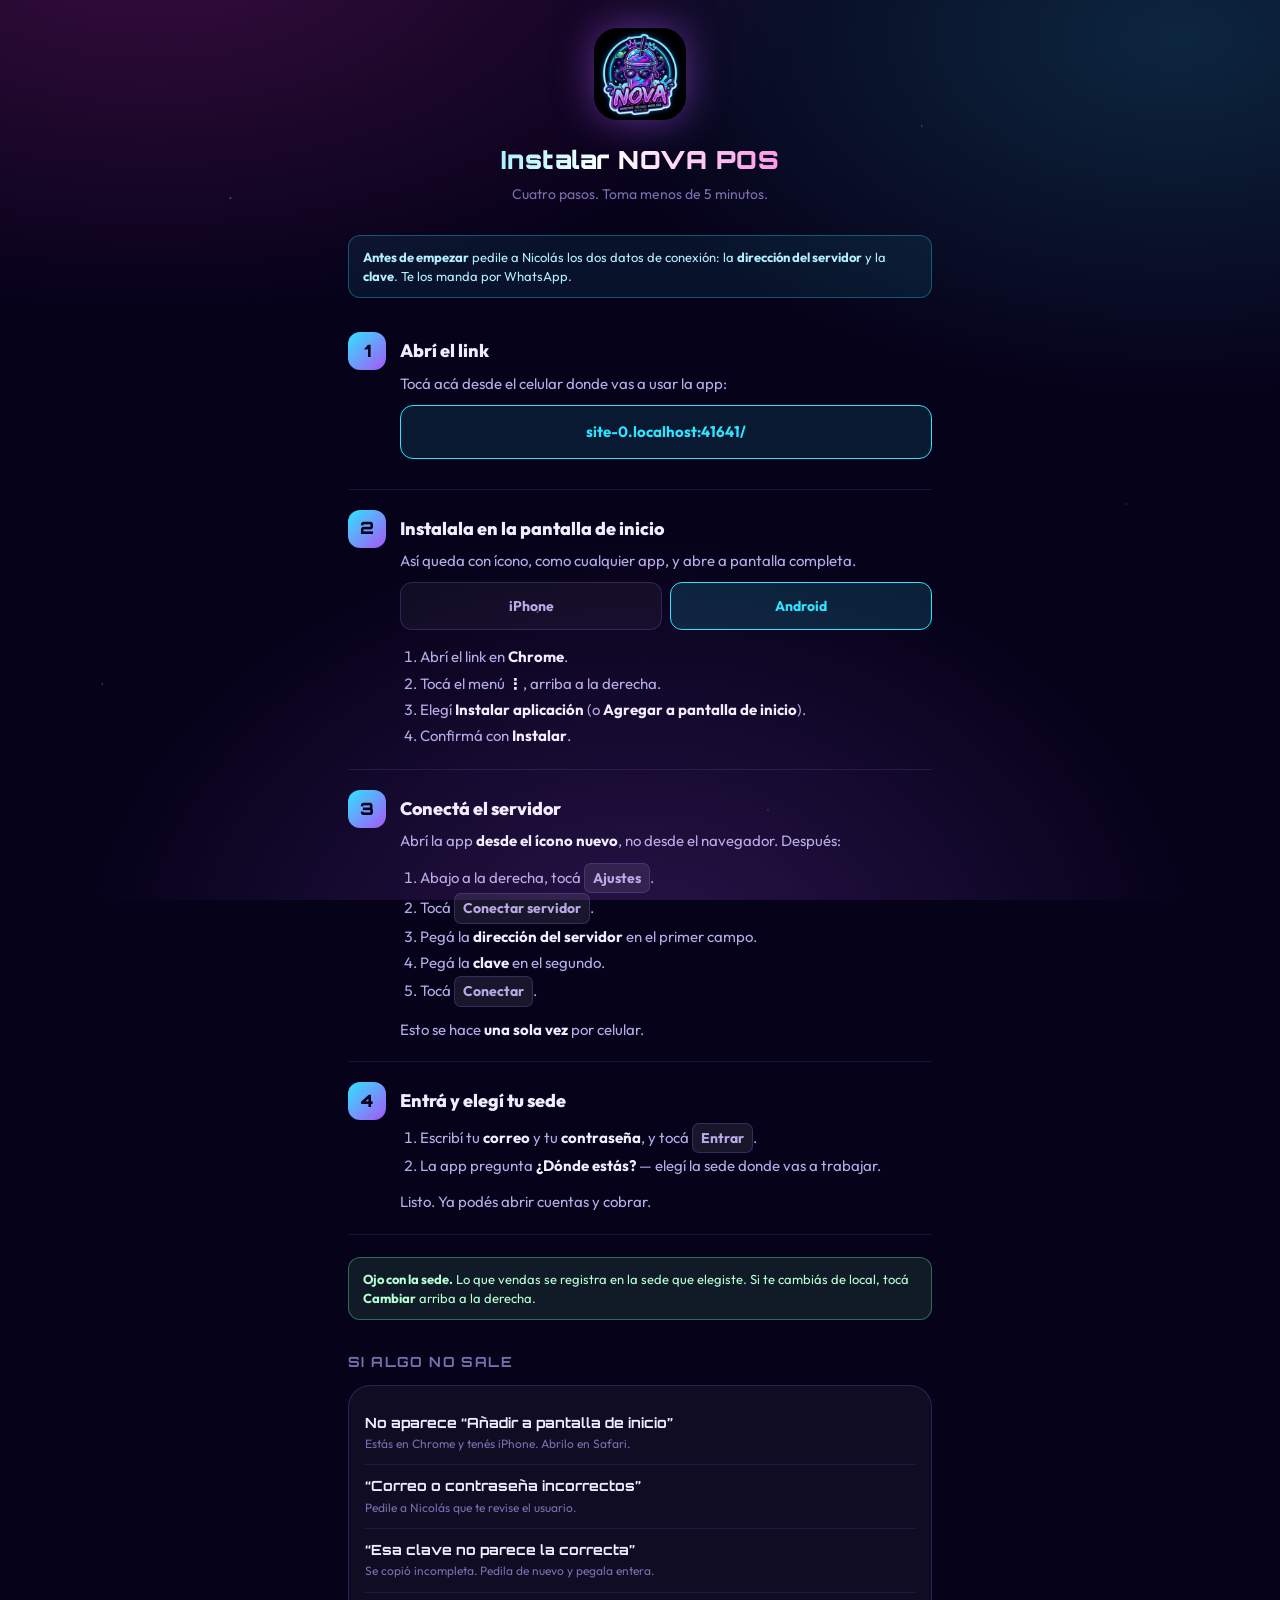
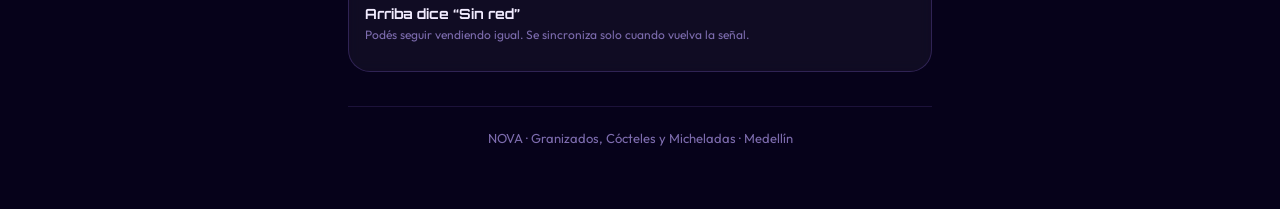
==== guia.html @ fce22f92 "Guia de instalacion como pagina, para mandarla por WhatsApp Explicar la instalacion por chat se pier" ====
<!DOCTYPE html>
<html lang="es-CO">
<head>
<meta charset="utf-8">
<meta name="viewport" content="width=device-width, initial-scale=1, viewport-fit=cover">
<title>Cómo instalar NOVA POS</title>
<meta name="description" content="Guía para instalar la app de NOVA en el celular y entrar con tu usuario.">
<meta name="theme-color" content="#06021a">
<link rel="apple-touch-icon" href="assets/apple-touch-icon.png">
<link rel="icon" href="assets/icon-192.png">

<link rel="preconnect" href="https://fonts.googleapis.com">
<link rel="preconnect" href="https://fonts.gstatic.com" crossorigin>
<link rel="stylesheet" href="https://fonts.googleapis.com/css2?family=Orbitron:wght@700;800;900&family=Outfit:wght@400;600;700;800&display=swap">
<link rel="stylesheet" href="css/style.css">

<style>
  /* La guía se lee de corrido, no es una app: cabe en una hoja larga. */
  .guia {
    position: relative;
    z-index: 1;
    max-width: 620px;
    margin: 0 auto;
    padding: 28px 18px calc(48px + env(safe-area-inset-bottom, 0px));
  }

  .guia__top { text-align: center; margin-bottom: 30px; }

  .guia__top img {
    width: 92px; height: 92px;
    border-radius: 24px;
    box-shadow: 0 0 38px rgba(168, 85, 247, .5);
  }

  .guia__top h1 {
    font-family: var(--display);
    font-size: 25px;
    font-weight: 900;
    letter-spacing: .5px;
    margin: 16px 0 6px;
    background: linear-gradient(95deg, var(--cyan), #fff 45%, var(--magenta));
    -webkit-background-clip: text;
    background-clip: text;
    color: transparent;
  }

  .guia__top p { color: var(--texto-3); font-size: 14px; margin: 0; }

  .paso {
    display: flex;
    gap: 14px;
    padding: 20px 0;
    border-bottom: 1px solid rgba(160, 120, 255, .14);
  }

  .paso:last-of-type { border-bottom: 0; }

  .paso__n {
    flex: none;
    width: 38px; height: 38px;
    border-radius: 12px;
    display: grid;
    place-items: center;
    font-family: var(--display);
    font-weight: 900;
    font-size: 17px;
    color: #0a0320;
    background: linear-gradient(135deg, var(--cyan), var(--violeta));
  }

  .paso__cuerpo { flex: 1; min-width: 0; }

  .paso h2 {
    font-size: 18px;
    font-weight: 800;
    margin: 6px 0 8px;
  }

  .paso p { margin: 0 0 10px; color: var(--texto-2); font-size: 15px; line-height: 1.5; }
  .paso p:last-child { margin-bottom: 0; }
  .paso b { color: var(--texto); }

  .enlace-app {
    display: block;
    text-align: center;
    padding: 15px;
    margin: 4px 0 10px;
    border-radius: 13px;
    border: 1px solid var(--cyan);
    background: rgba(47, 228, 255, .1);
    color: var(--cyan);
    font-weight: 700;
    font-size: 15px;
    text-decoration: none;
    word-break: break-all;
  }

  /* Cada celular tiene su camino: mostrar los dos a la vez confunde. */
  .tabs { display: flex; gap: 8px; margin-bottom: 14px; }

  .tabs button {
    flex: 1;
    min-height: 48px;   /* que el pulgar no falle al elegir su celular */
    padding: 12px;
    border-radius: 12px;
    border: 1px solid var(--linea);
    background: var(--panel);
    color: var(--texto-2);
    font-size: 14px;
    font-weight: 700;
    cursor: pointer;
  }

  .tabs button[aria-selected="true"] {
    border-color: var(--cyan);
    background: rgba(47, 228, 255, .14);
    color: var(--cyan);
  }

  [role="tabpanel"][hidden] { display: none; }

  ol.pasos-chicos { margin: 0; padding-left: 20px; color: var(--texto-2); font-size: 15px; line-height: 1.75; }
  ol.pasos-chicos b { color: var(--texto); }

  .clave {
    display: inline-block;
    padding: 2px 8px;
    border-radius: 7px;
    background: rgba(255, 255, 255, .08);
    border: 1px solid var(--linea);
    font-size: 14px;
    font-weight: 700;
  }

  .pie {
    text-align: center;
    margin-top: 34px;
    padding-top: 22px;
    border-top: 1px solid rgba(160, 120, 255, .14);
    color: var(--texto-3);
    font-size: 13px;
  }
</style>
</head>
<body>

<div class="guia">

  <div class="guia__top">
    <img src="assets/logo.jpg" alt="NOVA">
    <h1>Instalar NOVA POS</h1>
    <p>Cuatro pasos. Toma menos de 5 minutos.</p>
  </div>

  <div class="aviso aviso--info">
    <b>Antes de empezar</b> pedile a Nicolás los dos datos de conexión: la
    <b>dirección del servidor</b> y la <b>clave</b>. Te los manda por WhatsApp.
  </div>

  <!-- 1 -->
  <div class="paso">
    <div class="paso__n">1</div>
    <div class="paso__cuerpo">
      <h2>Abrí el link</h2>
      <p>Tocá acá desde el celular donde vas a usar la app:</p>
      <a class="enlace-app" id="linkApp" href="./">Abrir NOVA POS</a>
      <p id="avisoNavegador"></p>
    </div>
  </div>

  <!-- 2 -->
  <div class="paso">
    <div class="paso__n">2</div>
    <div class="paso__cuerpo">
      <h2>Instalala en la pantalla de inicio</h2>
      <p>Así queda con ícono, como cualquier app, y abre a pantalla completa.</p>

      <div class="tabs" role="tablist">
        <button role="tab" id="tab-ios" aria-controls="p-ios" aria-selected="true">iPhone</button>
        <button role="tab" id="tab-android" aria-controls="p-android" aria-selected="false">Android</button>
      </div>

      <div role="tabpanel" id="p-ios" aria-labelledby="tab-ios">
        <ol class="pasos-chicos">
          <li>Abrí el link en <b>Safari</b> (la brújula azul). En iPhone no funciona desde Chrome.</li>
          <li>Tocá el botón <b>Compartir</b> — el cuadrito con la flecha hacia arriba, abajo al centro.</li>
          <li><b>Deslizá hacia arriba</b> dentro de esa lista hasta encontrar
              <b>Añadir a pantalla de inicio</b>.</li>
          <li>Si aparece <b>Abrir como app web</b>, dejalo <b>activado</b>.</li>
          <li>Tocá <b>Añadir</b>, arriba a la derecha.</li>
        </ol>
      </div>

      <div role="tabpanel" id="p-android" aria-labelledby="tab-android" hidden>
        <ol class="pasos-chicos">
          <li>Abrí el link en <b>Chrome</b>.</li>
          <li>Tocá el menú <b>⋮</b>, arriba a la derecha.</li>
          <li>Elegí <b>Instalar aplicación</b> (o <b>Agregar a pantalla de inicio</b>).</li>
          <li>Confirmá con <b>Instalar</b>.</li>
        </ol>
      </div>
    </div>
  </div>

  <!-- 3 -->
  <div class="paso">
    <div class="paso__n">3</div>
    <div class="paso__cuerpo">
      <h2>Conectá el servidor</h2>
      <p>Abrí la app <b>desde el ícono nuevo</b>, no desde el navegador. Después:</p>
      <ol class="pasos-chicos">
        <li>Abajo a la derecha, tocá <span class="clave">Ajustes</span>.</li>
        <li>Tocá <span class="clave">Conectar servidor</span>.</li>
        <li>Pegá la <b>dirección del servidor</b> en el primer campo.</li>
        <li>Pegá la <b>clave</b> en el segundo.</li>
        <li>Tocá <span class="clave">Conectar</span>.</li>
      </ol>
      <p style="margin-top:12px">Esto se hace <b>una sola vez</b> por celular.</p>
    </div>
  </div>

  <!-- 4 -->
  <div class="paso">
    <div class="paso__n">4</div>
    <div class="paso__cuerpo">
      <h2>Entrá y elegí tu sede</h2>
      <ol class="pasos-chicos">
        <li>Escribí tu <b>correo</b> y tu <b>contraseña</b>, y tocá <span class="clave">Entrar</span>.</li>
        <li>La app pregunta <b>¿Dónde estás?</b> — elegí la sede donde vas a trabajar.</li>
      </ol>
      <p style="margin-top:12px">Listo. Ya podés abrir cuentas y cobrar.</p>
    </div>
  </div>

  <div class="aviso aviso--ok" style="margin-top:22px">
    <b>Ojo con la sede.</b> Lo que vendas se registra en la sede que elegiste.
    Si te cambiás de local, tocá <b>Cambiar</b> arriba a la derecha.
  </div>

  <h2 style="font-family:var(--display);font-size:14px;letter-spacing:1.4px;text-transform:uppercase;color:var(--texto-3);margin:32px 0 12px">
    Si algo no sale
  </h2>

  <div class="tarjeta">
    <ul class="lista-simple">
      <li><span><b>No aparece “Añadir a pantalla de inicio”</b><br>
        <span class="chico">Estás en Chrome y tenés iPhone. Abrilo en Safari.</span></span></li>
      <li><span><b>“Correo o contraseña incorrectos”</b><br>
        <span class="chico">Pedile a Nicolás que te revise el usuario.</span></span></li>
      <li><span><b>“Esa clave no parece la correcta”</b><br>
        <span class="chico">Se copió incompleta. Pedila de nuevo y pegala entera.</span></span></li>
      <li><span><b>Arriba dice “Sin red”</b><br>
        <span class="chico">Podés seguir vendiendo igual. Se sincroniza solo cuando vuelva la señal.</span></span></li>
    </ul>
  </div>

  <p class="pie">NOVA · Granizados, Cócteles y Micheladas · Medellín</p>
</div>

<script>
  // El link a la app sale de la ubicación de esta guía, así sigue sirviendo
  // aunque la app cambie de dirección algún día.
  var linkApp = document.getElementById('linkApp');
  linkApp.href = location.href.replace(/guia\.html.*$/, '');
  linkApp.textContent = linkApp.href.replace(/^https?:\/\//, '');

  // Se muestra primero la pestaña del celular que está leyendo la guía.
  var esIOS = /iPad|iPhone|iPod/.test(navigator.userAgent)
           || (navigator.platform === 'MacIntel' && navigator.maxTouchPoints > 1);

  var tabs = [
    { boton: document.getElementById('tab-ios'),     panel: document.getElementById('p-ios') },
    { boton: document.getElementById('tab-android'), panel: document.getElementById('p-android') }
  ];

  function mostrar(indice) {
    tabs.forEach(function (t, i) {
      var activa = i === indice;
      t.boton.setAttribute('aria-selected', activa ? 'true' : 'false');
      t.panel.hidden = !activa;
    });
  }

  tabs.forEach(function (t, i) { t.boton.onclick = function () { mostrar(i); }; });
  mostrar(esIOS ? 0 : 1);

  if (esIOS && !navigator.userAgent.includes('CriOS')) {
    document.getElementById('avisoNavegador').innerHTML =
      'Estás en Safari, que es lo correcto para iPhone.';
  } else if (navigator.userAgent.includes('CriOS')) {
    document.getElementById('avisoNavegador').innerHTML =
      '<b style="color:var(--ambar)">Estás en Chrome y tenés iPhone.</b> ' +
      'Copiá este link y abrilo en Safari, o no vas a poder instalarla.';
  }
</script>
</body>
</html>
---- css/style.css ----
/* NOVA POS — tema neón espacial, pensado para pulgar y para noche. */

:root {
  --bg:        #06021a;
  --bg-2:      #0d0630;
  --bg-3:      #150a3f;
  --panel:     rgba(255, 255, 255, .045);
  --panel-2:   rgba(255, 255, 255, .08);
  --linea:     rgba(160, 120, 255, .22);

  --cyan:      #2fe4ff;
  --magenta:   #ff3ad0;
  --violeta:   #a855f7;
  --lima:      #6bff9e;
  --ambar:     #ffcc4d;
  --rojo:      #ff4d6d;

  --texto:     #f2ecff;
  --texto-2:   #b9a9e6;
  --texto-3:   #7d6cae;

  --r:         16px;
  --r-lg:      22px;
  --sombra:    0 8px 32px rgba(0, 0, 0, .55);

  --fuente:    'Outfit', system-ui, -apple-system, 'Segoe UI', sans-serif;
  --display:   'Orbitron', var(--fuente);

  --nav-h:     68px;
  --safe-b:    env(safe-area-inset-bottom, 0px);
}

* { box-sizing: border-box; -webkit-tap-highlight-color: transparent; }

html, body {
  margin: 0;
  padding: 0;
  height: 100%;
  overscroll-behavior-y: none;
}

body {
  font-family: var(--fuente);
  color: var(--texto);
  background: var(--bg);
  background-image:
    radial-gradient(1100px 620px at 12% -8%,  rgba(255, 58, 208, .20), transparent 62%),
    radial-gradient(1000px 600px at 92% 4%,   rgba(47, 228, 255, .16), transparent 60%),
    radial-gradient(900px 700px at 50% 108%,  rgba(168, 85, 247, .22), transparent 62%);
  background-attachment: fixed;
  font-size: 16px;
  line-height: 1.45;
  -webkit-font-smoothing: antialiased;
}

/* Campo de estrellas sutil, sin costo de imagen. */
body::before {
  content: '';
  position: fixed;
  inset: 0;
  pointer-events: none;
  z-index: 0;
  background-image:
    radial-gradient(1.4px 1.4px at 18% 22%, rgba(255,255,255,.75), transparent),
    radial-gradient(1.2px 1.2px at 72% 14%, rgba(255,255,255,.55), transparent),
    radial-gradient(1.6px 1.6px at 42% 68%, rgba(255,255,255,.60), transparent),
    radial-gradient(1.1px 1.1px at 88% 56%, rgba(255,255,255,.45), transparent),
    radial-gradient(1.3px 1.3px at 8%  76%, rgba(255,255,255,.50), transparent),
    radial-gradient(1.2px 1.2px at 60% 90%, rgba(255,255,255,.40), transparent);
  opacity: .6;
}

input, select, textarea, button { font-family: inherit; font-size: inherit; color: inherit; }

/* ---------------- estructura ---------------- */

#app {
  position: relative;
  z-index: 1;
  min-height: 100%;
  display: flex;
  flex-direction: column;
  max-width: 620px;
  margin: 0 auto;
}

.cabecera {
  position: sticky;
  top: 0;
  z-index: 40;
  display: flex;
  align-items: center;
  gap: 12px;
  padding: 14px 16px calc(14px + env(safe-area-inset-top, 0px));
  padding-top: calc(14px + env(safe-area-inset-top, 0px));
  background: linear-gradient(180deg, rgba(6,2,26,.96), rgba(6,2,26,.72));
  -webkit-backdrop-filter: blur(14px);
  backdrop-filter: blur(14px);
  border-bottom: 1px solid var(--linea);
}

.cabecera__logo {
  width: 40px; height: 40px;
  border-radius: 12px;
  object-fit: cover;
  box-shadow: 0 0 18px rgba(47, 228, 255, .45);
  flex: none;
}

.cabecera__txt { flex: 1; min-width: 0; }

.cabecera h1 {
  font-family: var(--display);
  font-weight: 900;
  font-size: 19px;
  letter-spacing: .5px;
  margin: 0;
  background: linear-gradient(92deg, var(--cyan), #fff 42%, var(--magenta));
  -webkit-background-clip: text;
  background-clip: text;
  color: transparent;
  white-space: nowrap;
  overflow: hidden;
  text-overflow: ellipsis;
}

.cabecera p {
  margin: 1px 0 0;
  font-size: 12px;
  color: var(--texto-3);
  white-space: nowrap;
  overflow: hidden;
  text-overflow: ellipsis;
}

main {
  flex: 1;
  padding: 16px 16px calc(var(--nav-h) + var(--safe-b) + 28px);
}

/* ---------------- navegación inferior ---------------- */

.nav {
  position: fixed;
  left: 0; right: 0; bottom: 0;
  z-index: 50;
  display: flex;
  max-width: 620px;
  margin: 0 auto;
  padding-bottom: var(--safe-b);
  background: rgba(9, 4, 32, .93);
  -webkit-backdrop-filter: blur(18px);
  backdrop-filter: blur(18px);
  border-top: 1px solid var(--linea);
}

.nav button {
  flex: 1;
  height: var(--nav-h);
  display: flex;
  flex-direction: column;
  align-items: center;
  justify-content: center;
  gap: 3px;
  background: none;
  border: 0;
  color: var(--texto-3);
  font-size: 11px;
  font-weight: 600;
  letter-spacing: .3px;
  cursor: pointer;
  position: relative;
  transition: color .15s;
}

.nav button svg { width: 23px; height: 23px; }

.nav button.on { color: var(--cyan); }

.nav button.on::before {
  content: '';
  position: absolute;
  top: 0; left: 22%; right: 22%;
  height: 2px;
  border-radius: 0 0 4px 4px;
  background: linear-gradient(90deg, var(--cyan), var(--magenta));
  box-shadow: 0 0 12px var(--cyan);
}

.nav .globo {
  position: absolute;
  top: 9px;
  left: 50%;
  margin-left: 6px;
  min-width: 17px;
  height: 17px;
  padding: 0 4px;
  border-radius: 9px;
  background: var(--magenta);
  color: #fff;
  font-size: 10px;
  font-weight: 800;
  line-height: 17px;
  box-shadow: 0 0 10px rgba(255,58,208,.8);
}

/* ---------------- sedes ---------------- */

.chip-sede {
  flex: none;
  padding: 6px 11px;
  border-radius: 10px;
  border: 1px solid var(--linea);
  background: var(--panel-2);
  color: var(--texto-2);
  font-size: 11px;
  font-weight: 700;
  letter-spacing: .4px;
  cursor: pointer;
}

.chip-sede:active { border-color: var(--cyan); color: var(--cyan); }

/* Elegir sede al abrir: botones grandes, imposibles de errar con el pulgar. */
.sede-opcion {
  display: flex;
  align-items: center;
  gap: 14px;
  width: 100%;
  text-align: left;
  padding: 16px;
  margin-bottom: 12px;
  border-radius: var(--r-lg);
  border: 1px solid var(--linea);
  background: linear-gradient(160deg, rgba(255,255,255,.07), rgba(255,255,255,.02));
  color: var(--texto);
  cursor: pointer;
  transition: transform .1s, border-color .15s;
}

.sede-opcion:active { transform: scale(.98); }

.sede-opcion.on {
  border-color: var(--cyan);
  box-shadow: 0 0 0 2px rgba(47, 228, 255, .16);
}

.sede-opcion__ini {
  flex: none;
  width: 48px; height: 48px;
  border-radius: 15px;
  display: grid;
  place-items: center;
  font-family: var(--display);
  font-weight: 900;
  font-size: 17px;
  color: #0a0320;
  background: linear-gradient(135deg, var(--cyan), var(--violeta));
}

.sede-opcion__txt { flex: 1; min-width: 0; font-weight: 700; font-size: 17px; }

.sede-opcion__txt small {
  display: block;
  font-weight: 600;
  font-size: 11px;
  color: var(--texto-3);
  margin-top: 2px;
}

.pestanas-sede {
  display: flex;
  gap: 7px;
  margin-bottom: 14px;
  overflow-x: auto;
  -webkit-overflow-scrolling: touch;
}

.pestanas-sede button {
  flex: 1;
  min-width: max-content;
  padding: 11px 14px;
  border-radius: 12px;
  border: 1px solid var(--linea);
  background: var(--panel);
  color: var(--texto-2);
  font-size: 13px;
  font-weight: 700;
  white-space: nowrap;
  cursor: pointer;
}

.pestanas-sede button.on {
  border-color: var(--cyan);
  background: rgba(47, 228, 255, .14);
  color: var(--cyan);
}

/* ---------------- piezas ---------------- */

.tarjeta {
  background: var(--panel);
  border: 1px solid var(--linea);
  border-radius: var(--r-lg);
  padding: 16px;
  margin-bottom: 14px;
  -webkit-backdrop-filter: blur(6px);
  backdrop-filter: blur(6px);
}

.titulo-seccion {
  font-family: var(--display);
  font-size: 12px;
  font-weight: 700;
  letter-spacing: 1.6px;
  text-transform: uppercase;
  color: var(--texto-3);
  margin: 22px 2px 10px;
  display: flex;
  align-items: center;
  gap: 8px;
}

.titulo-seccion::after {
  content: '';
  flex: 1;
  height: 1px;
  background: linear-gradient(90deg, var(--linea), transparent);
}

.vacio {
  text-align: center;
  padding: 40px 20px;
  color: var(--texto-3);
}

.vacio .emoji { font-size: 42px; display: block; margin-bottom: 10px; opacity: .85; }
.vacio p { margin: 4px 0; font-size: 14px; }
.vacio strong { color: var(--texto-2); font-size: 16px; }

/* ---------------- botones ---------------- */

.btn {
  display: inline-flex;
  align-items: center;
  justify-content: center;
  gap: 8px;
  min-height: 50px;
  padding: 0 20px;
  border: 1px solid var(--linea);
  border-radius: 14px;
  background: var(--panel-2);
  color: var(--texto);
  font-weight: 700;
  font-size: 15px;
  cursor: pointer;
  transition: transform .1s, filter .15s;
  text-decoration: none;
}

.btn:active { transform: scale(.97); }
.btn:disabled { opacity: .4; cursor: not-allowed; }
.btn--bloque { width: 100%; }

.btn--primario {
  background: linear-gradient(95deg, var(--magenta), var(--violeta) 55%, var(--cyan));
  border-color: transparent;
  color: #0a0320;
  font-weight: 800;
  box-shadow: 0 6px 22px rgba(255, 58, 208, .35);
}

.btn--exito {
  background: linear-gradient(95deg, #2fe08a, var(--lima));
  border-color: transparent;
  color: #04220f;
  font-weight: 800;
  box-shadow: 0 6px 22px rgba(107, 255, 158, .28);
}

.btn--peligro { border-color: rgba(255, 77, 109, .45); color: var(--rojo); }
.btn--fantasma { background: transparent; }
.btn--chico { min-height: 40px; padding: 0 14px; font-size: 13px; border-radius: 11px; }

.fila-btn { display: flex; gap: 10px; }
.fila-btn > * { flex: 1; }

/* Botón flotante de nueva cuenta */
.fab {
  position: fixed;
  right: max(16px, calc(50vw - 310px + 16px));
  bottom: calc(var(--nav-h) + var(--safe-b) + 18px);
  z-index: 45;
  height: 58px;
  padding: 0 24px;
  border: 0;
  border-radius: 29px;
  background: linear-gradient(95deg, var(--magenta), var(--violeta) 60%, var(--cyan));
  color: #0a0320;
  font-weight: 800;
  font-size: 16px;
  display: inline-flex;
  align-items: center;
  gap: 8px;
  cursor: pointer;
  box-shadow: 0 10px 30px rgba(255, 58, 208, .45);
}

.fab:active { transform: scale(.96); }

/* ---------------- campos ---------------- */

.campo { margin-bottom: 14px; }

.campo label {
  display: block;
  font-size: 12px;
  font-weight: 700;
  letter-spacing: .8px;
  text-transform: uppercase;
  color: var(--texto-3);
  margin-bottom: 6px;
}

.campo input, .campo select, .campo textarea {
  width: 100%;
  min-height: 52px;
  padding: 12px 14px;
  background: rgba(0, 0, 0, .35);
  border: 1px solid var(--linea);
  border-radius: 13px;
  outline: none;
  transition: border-color .15s, box-shadow .15s;
}

.campo textarea { min-height: 80px; resize: vertical; }

.campo input:focus, .campo select:focus, .campo textarea:focus {
  border-color: var(--cyan);
  box-shadow: 0 0 0 3px rgba(47, 228, 255, .16);
}

.campo .ayuda { font-size: 12px; color: var(--texto-3); margin-top: 5px; }

.campo--dinero input {
  font-family: var(--display);
  font-size: 26px;
  font-weight: 800;
  text-align: center;
  letter-spacing: 1px;
  color: var(--lima);
}

/* ---------------- lista de cuentas ---------------- */

.cuenta {
  display: flex;
  align-items: center;
  gap: 13px;
  width: 100%;
  text-align: left;
  padding: 14px;
  margin-bottom: 10px;
  background: var(--panel);
  border: 1px solid var(--linea);
  border-radius: var(--r);
  cursor: pointer;
  transition: transform .1s, border-color .15s;
}

.cuenta:active { transform: scale(.985); }
.cuenta--saldada { border-color: rgba(107, 255, 158, .35); }

.cuenta__ini {
  flex: none;
  width: 46px; height: 46px;
  border-radius: 14px;
  display: grid;
  place-items: center;
  font-family: var(--display);
  font-weight: 900;
  font-size: 17px;
  color: #0a0320;
  background: linear-gradient(135deg, var(--cyan), var(--violeta));
}

.cuenta__cuerpo { flex: 1; min-width: 0; }

.cuenta__nombre {
  display: block;
  font-weight: 700;
  font-size: 16px;
  white-space: nowrap;
  overflow: hidden;
  text-overflow: ellipsis;
}

.cuenta__meta {
  display: block;
  font-size: 12px;
  color: var(--texto-3);
  margin-top: 2px;
  white-space: nowrap;
  overflow: hidden;
  text-overflow: ellipsis;
}

.cuenta__saldo {
  flex: none;
  text-align: right;
  font-family: var(--display);
  font-weight: 800;
  font-size: 16px;
  color: var(--ambar);
}

.cuenta__saldo small {
  display: block;
  font-family: var(--fuente);
  font-size: 10px;
  font-weight: 600;
  letter-spacing: .6px;
  text-transform: uppercase;
  color: var(--texto-3);
}

.cuenta__saldo.ok { color: var(--lima); }

/* ---------------- detalle de cuenta ---------------- */

.saldo-hero {
  text-align: center;
  padding: 22px 16px;
  border-radius: var(--r-lg);
  background: linear-gradient(160deg, rgba(255,58,208,.14), rgba(47,228,255,.10));
  border: 1px solid var(--linea);
  margin-bottom: 16px;
}

.saldo-hero .rotulo {
  font-size: 11px;
  font-weight: 700;
  letter-spacing: 1.6px;
  text-transform: uppercase;
  color: var(--texto-3);
}

.saldo-hero .monto {
  font-family: var(--display);
  font-size: 38px;
  font-weight: 900;
  line-height: 1.15;
  margin: 4px 0 2px;
  color: var(--ambar);
  text-shadow: 0 0 26px rgba(255, 204, 77, .35);
}

.saldo-hero .monto.ok { color: var(--lima); text-shadow: 0 0 26px rgba(107,255,158,.35); }

.saldo-hero .desglose {
  font-size: 13px;
  color: var(--texto-2);
  margin-top: 6px;
}

.item {
  display: flex;
  align-items: center;
  gap: 12px;
  padding: 12px 0;
  border-bottom: 1px solid rgba(160, 120, 255, .12);
}

.item:last-child { border-bottom: 0; }
.item__cuerpo { flex: 1; min-width: 0; }
.item__nombre { font-weight: 600; }

.item__meta { font-size: 12px; color: var(--texto-3); margin-top: 1px; }

.item__total {
  font-family: var(--display);
  font-weight: 700;
  font-size: 15px;
  white-space: nowrap;
}

.pasos { display: flex; align-items: center; gap: 4px; flex: none; }

.pasos button {
  width: 34px; height: 34px;
  border-radius: 10px;
  border: 1px solid var(--linea);
  background: var(--panel-2);
  font-size: 19px;
  font-weight: 700;
  line-height: 1;
  cursor: pointer;
  display: grid;
  place-items: center;
}

.pasos button:disabled { opacity: .3; }
.pasos .n { min-width: 26px; text-align: center; font-weight: 800; font-family: var(--display); }

.etiqueta {
  display: inline-block;
  padding: 2px 8px;
  border-radius: 7px;
  font-size: 10px;
  font-weight: 800;
  letter-spacing: .7px;
  text-transform: uppercase;
  vertical-align: middle;
}

.etiqueta--pagado { background: rgba(107, 255, 158, .17); color: var(--lima); }
.etiqueta--parcial { background: rgba(255, 204, 77, .17); color: var(--ambar); }
.etiqueta--aviso  { background: rgba(255, 77, 109, .17); color: var(--rojo); }

/* ---------------- grilla de productos ---------------- */

.grupo-prod { margin-bottom: 18px; }

.grilla {
  display: grid;
  grid-template-columns: repeat(2, 1fr);
  gap: 10px;
}

@media (min-width: 420px) { .grilla { grid-template-columns: repeat(3, 1fr); } }

.prod {
  position: relative;
  padding: 14px 10px;
  border-radius: var(--r);
  border: 1px solid var(--linea);
  background: linear-gradient(160deg, rgba(255,255,255,.07), rgba(255,255,255,.02));
  cursor: pointer;
  text-align: center;
  transition: transform .1s, border-color .15s;
}

.prod:active { transform: scale(.95); border-color: var(--cyan); }

.prod__oz {
  font-family: var(--display);
  font-size: 21px;
  font-weight: 900;
  line-height: 1;
  background: linear-gradient(95deg, var(--cyan), var(--magenta));
  -webkit-background-clip: text;
  background-clip: text;
  color: transparent;
}

.prod__nombre {
  font-size: 11px;
  color: var(--texto-2);
  margin-top: 3px;
  white-space: nowrap;
  overflow: hidden;
  text-overflow: ellipsis;
}

.prod__precio { font-weight: 800; font-size: 15px; margin-top: 5px; color: var(--lima); }
.prod__precio.sin { color: var(--rojo); font-size: 12px; }

.prod__eco {
  position: absolute;
  top: 6px; right: 8px;
  font-size: 9px;
  font-weight: 700;
  letter-spacing: .5px;
  color: var(--texto-3);
  text-transform: uppercase;
}

/* ---------------- hoja modal ---------------- */

.velo {
  position: fixed;
  inset: 0;
  z-index: 100;
  background: rgba(3, 1, 12, .72);
  -webkit-backdrop-filter: blur(5px);
  backdrop-filter: blur(5px);
  display: flex;
  align-items: flex-end;
  justify-content: center;
  animation: aparecer .16s ease;
}

@keyframes aparecer { from { opacity: 0; } }
@keyframes subir { from { transform: translateY(100%); } }

.hoja {
  width: 100%;
  max-width: 620px;
  max-height: 92vh;
  overflow-y: auto;
  padding: 8px 18px calc(24px + var(--safe-b));
  background: linear-gradient(180deg, var(--bg-3), var(--bg-2) 45%, var(--bg));
  border: 1px solid var(--linea);
  border-bottom: 0;
  border-radius: 26px 26px 0 0;
  box-shadow: var(--sombra);
  animation: subir .22s cubic-bezier(.2, .9, .3, 1);
}

.hoja__agarre {
  width: 42px; height: 4px;
  margin: 6px auto 14px;
  border-radius: 2px;
  background: var(--texto-3);
  opacity: .45;
}

.hoja h2 {
  font-family: var(--display);
  font-size: 19px;
  font-weight: 800;
  margin: 0 0 4px;
}

.hoja .sub { color: var(--texto-3); font-size: 13px; margin: 0 0 18px; }

/* ---------------- métodos de pago ---------------- */

.metodos {
  display: grid;
  grid-template-columns: repeat(auto-fit, minmax(110px, 1fr));
  gap: 8px;
  margin-bottom: 4px;
}

.metodos button {
  padding: 15px 6px;
  border-radius: 12px;
  border: 1px solid var(--linea);
  background: var(--panel);
  font-size: 13px;
  font-weight: 600;
  cursor: pointer;
}

.metodos button.on {
  border-color: var(--cyan);
  background: rgba(47, 228, 255, .14);
  color: var(--cyan);
  box-shadow: 0 0 0 2px rgba(47,228,255,.14);
}

.atajos { display: flex; gap: 8px; flex-wrap: wrap; margin-top: 10px; }

.atajos button {
  flex: 1;
  min-width: 92px;
  padding: 10px 6px;
  border-radius: 11px;
  border: 1px dashed var(--linea);
  background: transparent;
  color: var(--texto-2);
  font-weight: 700;
  font-size: 13px;
  cursor: pointer;
}

.atajos button:active { border-style: solid; color: var(--cyan); border-color: var(--cyan); }

/* ---------------- dividir cuenta ---------------- */

.dividir-item {
  display: flex;
  align-items: center;
  gap: 12px;
  padding: 11px 0;
  border-bottom: 1px solid rgba(160, 120, 255, .12);
}

.dividir-item.agotado { opacity: .38; }
.dividir-item__cuerpo { flex: 1; min-width: 0; }

.resumen-seleccion {
  position: sticky;
  bottom: 0;
  margin: 12px -18px -8px;
  padding: 14px 18px calc(16px + var(--safe-b));
  background: linear-gradient(180deg, transparent, var(--bg) 26%);
}

/* ---------------- métricas ---------------- */

.metricas { display: grid; grid-template-columns: repeat(2, 1fr); gap: 11px; }

.metrica {
  padding: 15px;
  border-radius: var(--r);
  border: 1px solid var(--linea);
  background: var(--panel);
}

.metrica .rot {
  font-size: 10px;
  font-weight: 700;
  letter-spacing: 1.1px;
  text-transform: uppercase;
  color: var(--texto-3);
}

.metrica .val {
  font-family: var(--display);
  font-size: 23px;
  font-weight: 900;
  margin-top: 3px;
  line-height: 1.1;
}

.metrica .val.verde { color: var(--lima); }
.metrica .val.ambar { color: var(--ambar); }
.metrica .val.cyan  { color: var(--cyan); }
.metrica .nota { font-size: 11px; color: var(--texto-3); margin-top: 3px; }

/* ---------------- actividad en vivo ---------------- */

.vivo {
  display: inline-block;
  width: 8px; height: 8px;
  border-radius: 50%;
  background: var(--lima);
  box-shadow: 0 0 10px var(--lima);
  animation: pulso 1.6s ease-in-out infinite;
}

@keyframes pulso { 50% { opacity: .25; transform: scale(.7); } }

.evento {
  display: flex;
  align-items: center;
  gap: 11px;
  padding: 10px 0;
  border-bottom: 1px solid rgba(160, 120, 255, .12);
}

.evento:last-child { border-bottom: 0; }
.evento__cuerpo { flex: 1; min-width: 0; }

.evento__hora {
  flex: none;
  width: 58px;
  font-size: 11px;
  font-weight: 700;
  color: var(--texto-3);
  font-variant-numeric: tabular-nums;
}

.evento--pago .evento__hora { color: var(--lima); }

/* ---------------- barras del resumen ---------------- */

.barra { margin-bottom: 11px; }

.barra__top {
  display: flex;
  justify-content: space-between;
  gap: 10px;
  font-size: 13px;
  margin-bottom: 5px;
}

.barra__top b { font-weight: 700; }
.barra__top span { color: var(--texto-3); white-space: nowrap; }

.barra__riel {
  height: 7px;
  border-radius: 4px;
  background: rgba(255, 255, 255, .07);
  overflow: hidden;
}

.barra__val {
  height: 100%;
  border-radius: 4px;
  background: linear-gradient(90deg, var(--cyan), var(--magenta));
}

/* ---------------- inventario ---------------- */

.stock {
  display: flex;
  align-items: center;
  gap: 12px;
  padding: 13px 0;
  border-bottom: 1px solid rgba(160, 120, 255, .12);
}

.stock:last-child { border-bottom: 0; }

.stock__oz {
  flex: none;
  width: 52px; height: 46px;
  border-radius: 13px;
  display: grid;
  place-items: center;
  font-family: var(--display);
  font-weight: 900;
  font-size: 15px;
  border: 1px solid var(--linea);
  background: var(--panel-2);
}

.stock__cuerpo { flex: 1; min-width: 0; }
.stock__cant { font-family: var(--display); font-weight: 900; font-size: 21px; }
.stock__cant.bajo { color: var(--rojo); }
.stock__cant.medio { color: var(--ambar); }
.stock__cant.ok { color: var(--lima); }
.stock__nota { font-size: 11px; color: var(--texto-3); }

/* ---------------- estado de sincronización ---------------- */

.sync {
  display: inline-flex;
  align-items: center;
  gap: 6px;
  font-size: 11px;
  font-weight: 600;
  color: var(--texto-3);
}

.sync .punto {
  width: 7px; height: 7px;
  border-radius: 50%;
  background: var(--texto-3);
  flex: none;
}

.sync.conectado .punto { background: var(--lima); box-shadow: 0 0 8px var(--lima); }
.sync.offline .punto   { background: var(--ambar); box-shadow: 0 0 8px var(--ambar); }
.sync.error .punto     { background: var(--rojo);  box-shadow: 0 0 8px var(--rojo); }
.sync.conectando .punto { background: var(--cyan); animation: latir 1.1s infinite; }

@keyframes latir { 50% { opacity: .25; } }

/* ---------------- login ---------------- */

.login {
  min-height: 100vh;   /* respaldo para Safari viejo, que no entiende dvh */
  min-height: 100dvh;
  display: flex;
  flex-direction: column;
  align-items: center;
  justify-content: center;
  padding: 28px 22px calc(28px + var(--safe-b));
  max-width: 420px;
  margin: 0 auto;
  position: relative;
  z-index: 1;
}

.login img {
  width: 122px; height: 122px;
  border-radius: 30px;
  margin-bottom: 18px;
  box-shadow: 0 0 46px rgba(168, 85, 247, .55);
}

.login h1 {
  font-family: var(--display);
  font-size: 27px;
  font-weight: 900;
  letter-spacing: 1.5px;
  margin: 0 0 4px;
  background: linear-gradient(95deg, var(--cyan), #fff 45%, var(--magenta));
  -webkit-background-clip: text;
  background-clip: text;
  color: transparent;
}

.login .lema {
  color: var(--texto-3);
  font-size: 13px;
  letter-spacing: .5px;
  margin: 0 0 26px;
  text-align: center;
}

.login form { width: 100%; }

.aviso {
  padding: 12px 14px;
  border-radius: 12px;
  font-size: 13px;
  margin-bottom: 14px;
  border: 1px solid;
}

.aviso--error { background: rgba(255, 77, 109, .12); border-color: rgba(255,77,109,.4); color: #ffb3c1; }
.aviso--ok    { background: rgba(107, 255, 158, .1); border-color: rgba(107,255,158,.35); color: #b6ffd2; }
.aviso--info  { background: rgba(47, 228, 255, .08); border-color: rgba(47,228,255,.3); color: #b3efff; }

/* ---------------- varios ---------------- */

.lista-simple { list-style: none; margin: 0; padding: 0; }

.lista-simple li {
  display: flex;
  justify-content: space-between;
  gap: 12px;
  padding: 11px 0;
  border-bottom: 1px solid rgba(160, 120, 255, .12);
  font-size: 14px;
}

.lista-simple li:last-child { border-bottom: 0; }
.lista-simple b { font-family: var(--display); font-weight: 700; }

.brillo { text-shadow: 0 0 14px currentColor; }
.der { text-align: right; }
.centro { text-align: center; }
.mt { margin-top: 14px; }
.mt-lg { margin-top: 24px; }
.mb0 { margin-bottom: 0; }
.chico { font-size: 12px; color: var(--texto-3); }

.toast {
  position: fixed;
  left: 50%;
  bottom: calc(var(--nav-h) + var(--safe-b) + 84px);
  transform: translateX(-50%);
  z-index: 200;
  padding: 12px 20px;
  border-radius: 13px;
  background: rgba(13, 6, 48, .97);
  border: 1px solid var(--cyan);
  box-shadow: 0 0 26px rgba(47, 228, 255, .3);
  font-size: 14px;
  font-weight: 600;
  white-space: nowrap;
  max-width: 92vw;
  overflow: hidden;
  text-overflow: ellipsis;
  animation: aparecer .16s ease;
}

@media (prefers-reduced-motion: reduce) {
  * { animation-duration: .01ms !important; transition-duration: .01ms !important; }
}
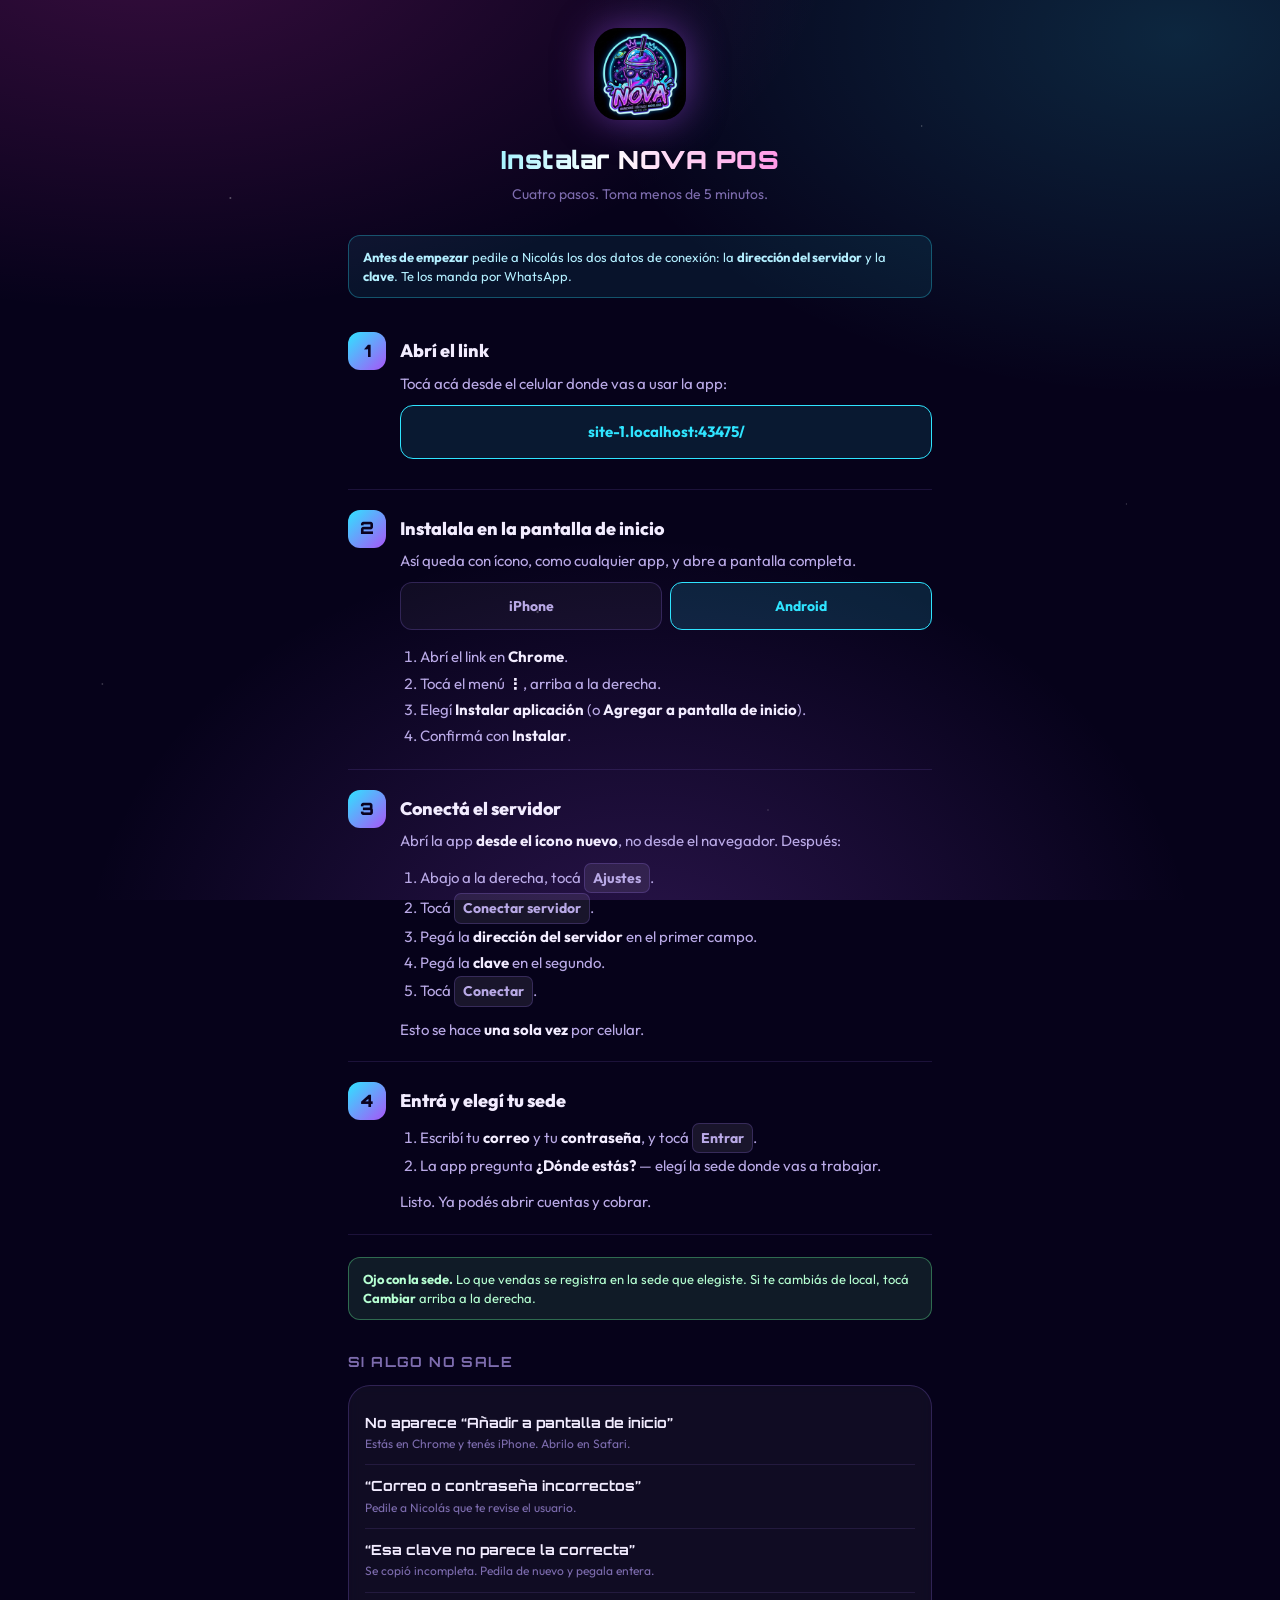
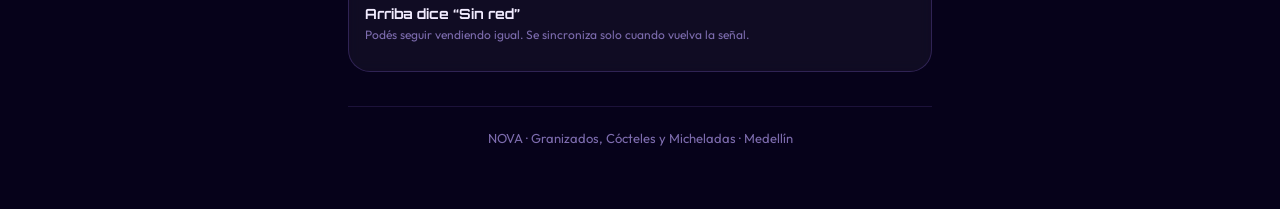
==== commit c020fbf5: "Describir el icono de "Anadir a pantalla de inicio" En el menu Compartir de Safari la opcion es un c" ====
--- a/guia.html
+++ b/guia.html
@@ -184,8 +184,8 @@
         <ol class="pasos-chicos">
           <li>Abrí el link en <b>Safari</b> (la brújula azul). En iPhone no funciona desde Chrome.</li>
           <li>Tocá el botón <b>Compartir</b> — el cuadrito con la flecha hacia arriba, abajo al centro.</li>
-          <li><b>Deslizá hacia arriba</b> dentro de esa lista hasta encontrar
-              <b>Añadir a pantalla de inicio</b>.</li>
+          <li>Buscá <b>Añadir a pantalla de inicio</b> — es el cuadrito con un
+              <b>+</b> adentro. Si no lo ves, <b>deslizá hacia arriba</b> dentro de la lista.</li>
           <li>Si aparece <b>Abrir como app web</b>, dejalo <b>activado</b>.</li>
           <li>Tocá <b>Añadir</b>, arriba a la derecha.</li>
         </ol>
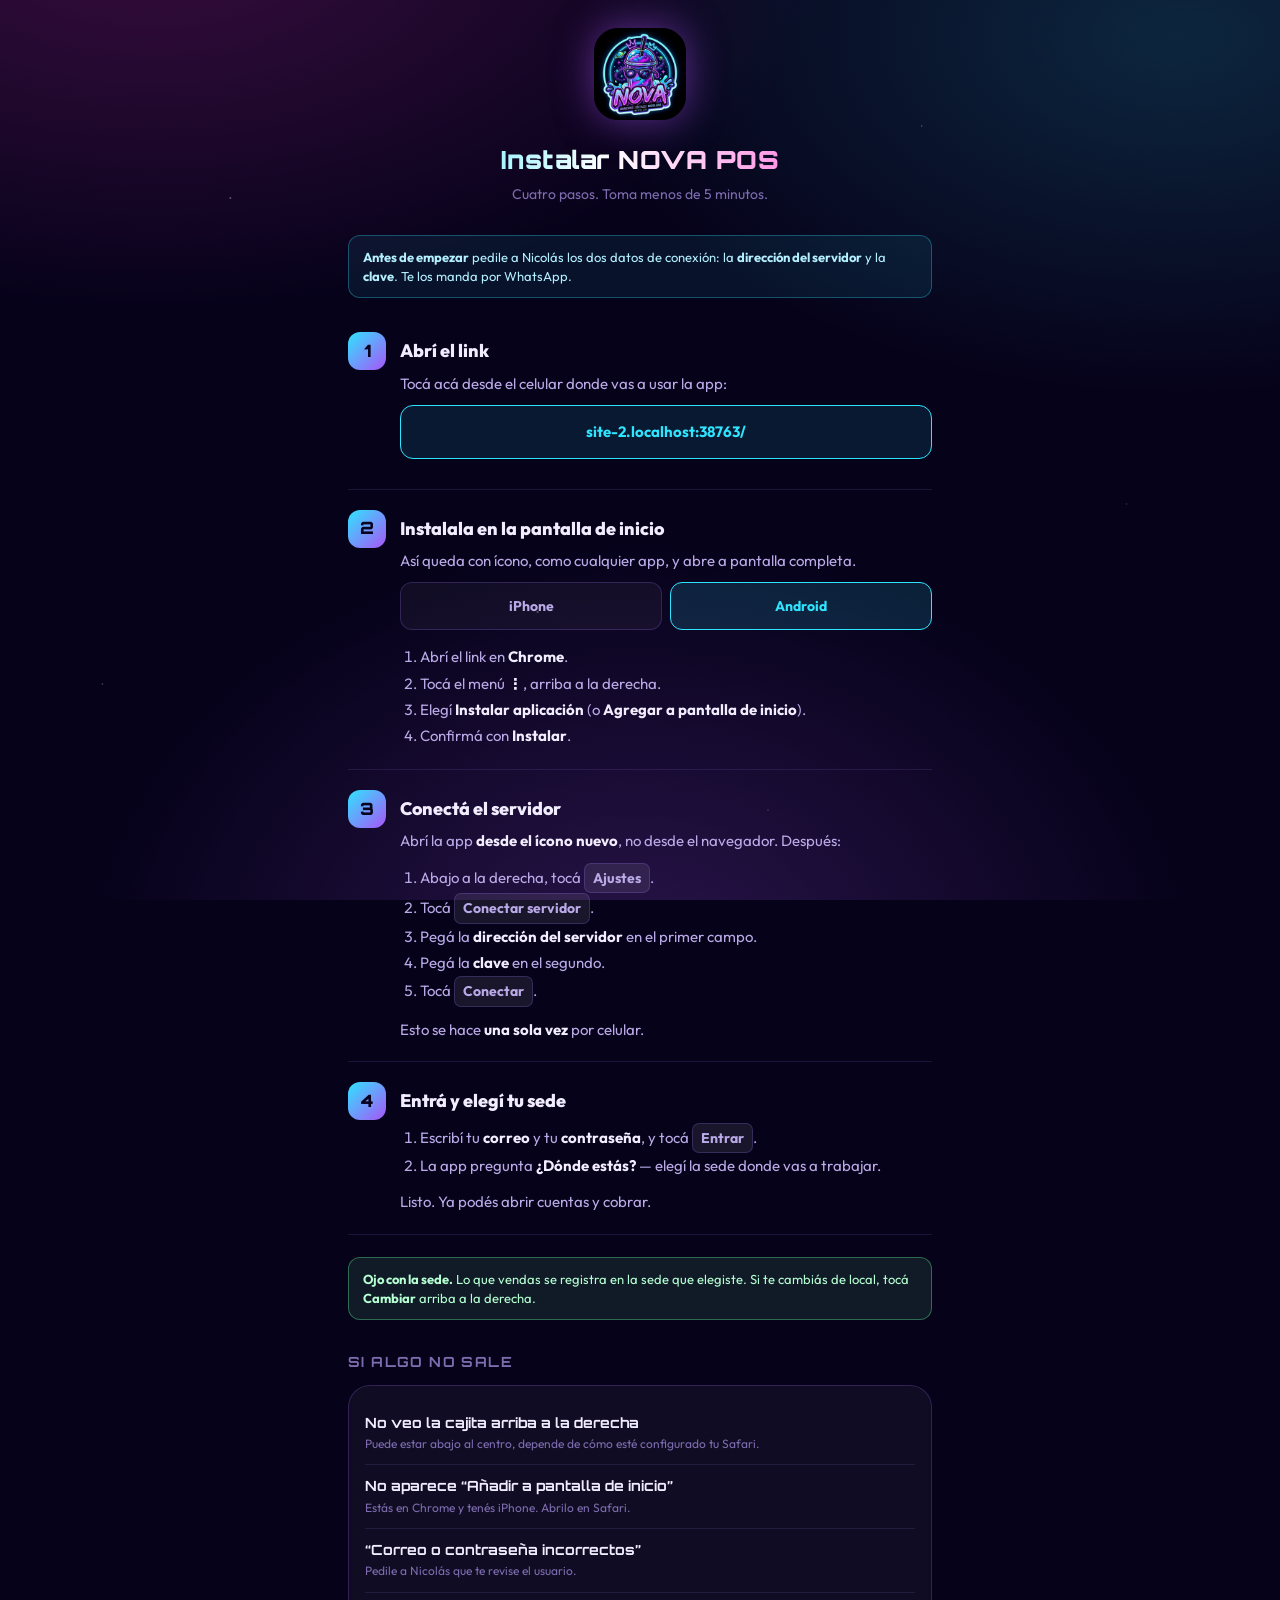
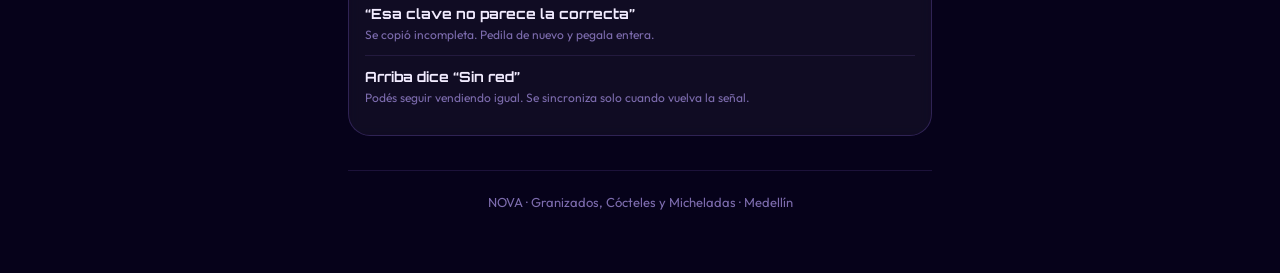
==== commit d56d5296: "Corregir donde esta el boton Compartir y simplificar el paso 3 El boton de Compartir estaba descrito" ====
--- a/guia.html
+++ b/guia.html
@@ -183,11 +183,10 @@
       <div role="tabpanel" id="p-ios" aria-labelledby="tab-ios">
         <ol class="pasos-chicos">
           <li>Abrí el link en <b>Safari</b> (la brújula azul). En iPhone no funciona desde Chrome.</li>
-          <li>Tocá el botón <b>Compartir</b> — el cuadrito con la flecha hacia arriba, abajo al centro.</li>
-          <li>Buscá <b>Añadir a pantalla de inicio</b> — es el cuadrito con un
-              <b>+</b> adentro. Si no lo ves, <b>deslizá hacia arriba</b> dentro de la lista.</li>
+          <li>Arriba a la derecha hay una <b>cajita con una flecha hacia arriba</b>. Tocala.</li>
+          <li>Tocá <b>Ver más</b> y buscá <b>Añadir a pantalla de inicio</b>.</li>
           <li>Si aparece <b>Abrir como app web</b>, dejalo <b>activado</b>.</li>
-          <li>Tocá <b>Añadir</b>, arriba a la derecha.</li>
+          <li>Tocá <b>Añadir</b>. El ícono queda en tu celular.</li>
         </ol>
       </div>
 
@@ -243,6 +242,8 @@
 
   <div class="tarjeta">
     <ul class="lista-simple">
+      <li><span><b>No veo la cajita arriba a la derecha</b><br>
+        <span class="chico">Puede estar abajo al centro, depende de cómo esté configurado tu Safari.</span></span></li>
       <li><span><b>No aparece “Añadir a pantalla de inicio”</b><br>
         <span class="chico">Estás en Chrome y tenés iPhone. Abrilo en Safari.</span></span></li>
       <li><span><b>“Correo o contraseña incorrectos”</b><br>
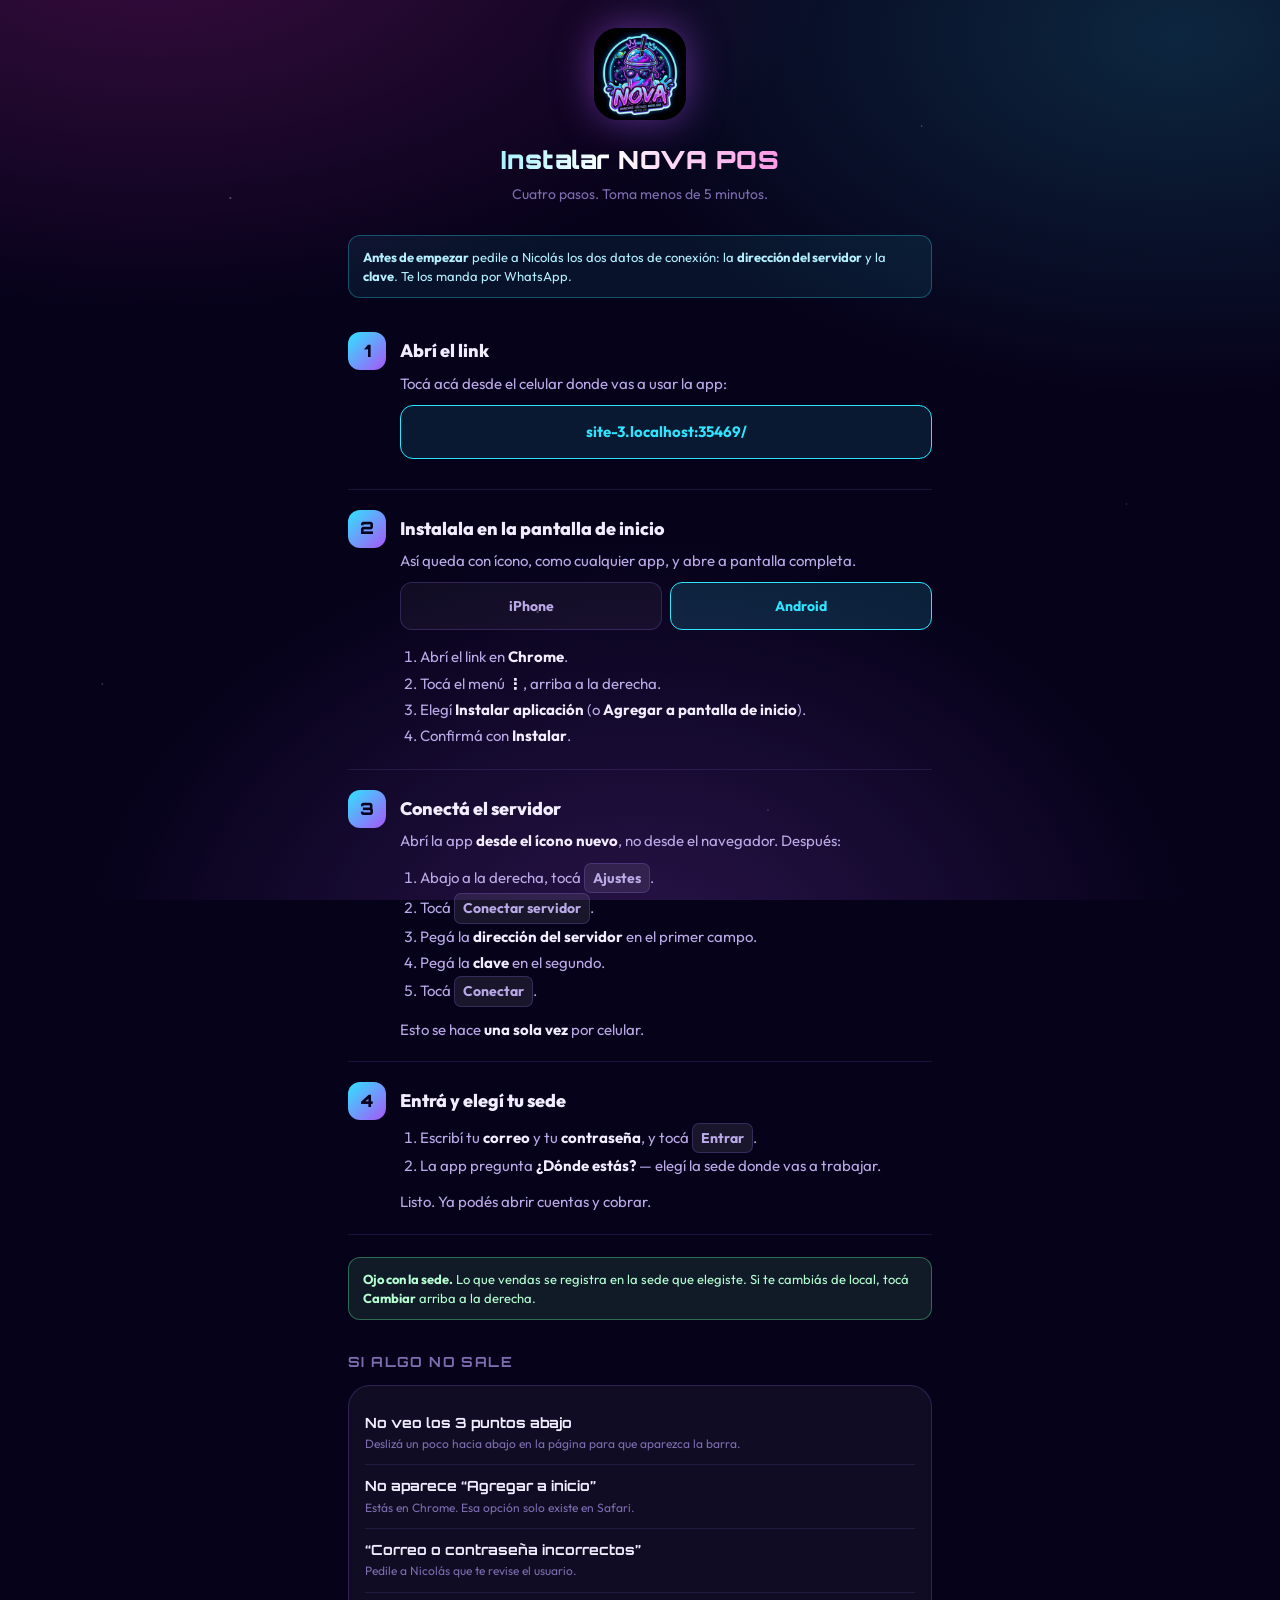
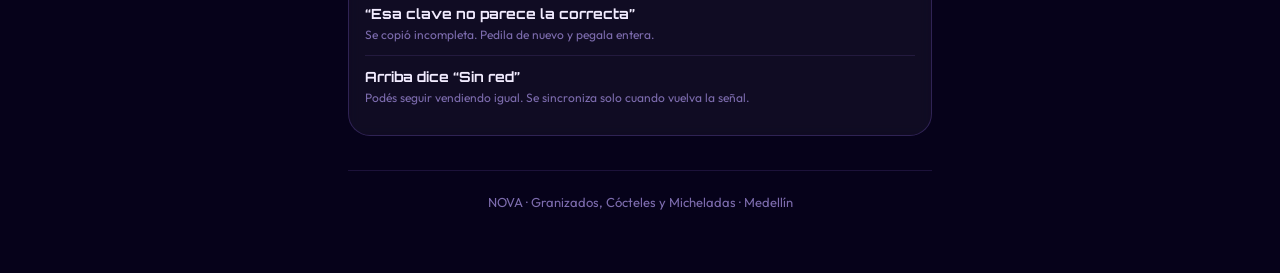
==== commit 00f2fc1c: "Usar el recorrido real de Safari: 3 puntos, Compartir, Ver mas, Agregar a inicio Las versiones anter" ====
--- a/guia.html
+++ b/guia.html
@@ -182,9 +182,11 @@
 
       <div role="tabpanel" id="p-ios" aria-labelledby="tab-ios">
         <ol class="pasos-chicos">
-          <li>Abrí el link en <b>Safari</b> (la brújula azul). En iPhone no funciona desde Chrome.</li>
-          <li>Arriba a la derecha hay una <b>cajita con una flecha hacia arriba</b>. Tocala.</li>
-          <li>Tocá <b>Ver más</b> y buscá <b>Añadir a pantalla de inicio</b>.</li>
+          <li>Abrí el link en <b>Safari</b>, la brújula azul. Desde Chrome no se puede.</li>
+          <li>Abajo del todo, a la derecha, tocá los <b>3 puntos</b> ···</li>
+          <li>Tocá <b>Compartir</b>.</li>
+          <li>Tocá <b>Ver más</b>.</li>
+          <li>Buscá <b>Agregar a inicio</b> y tocala.</li>
           <li>Si aparece <b>Abrir como app web</b>, dejalo <b>activado</b>.</li>
           <li>Tocá <b>Añadir</b>. El ícono queda en tu celular.</li>
         </ol>
@@ -242,10 +244,10 @@
 
   <div class="tarjeta">
     <ul class="lista-simple">
-      <li><span><b>No veo la cajita arriba a la derecha</b><br>
-        <span class="chico">Puede estar abajo al centro, depende de cómo esté configurado tu Safari.</span></span></li>
-      <li><span><b>No aparece “Añadir a pantalla de inicio”</b><br>
-        <span class="chico">Estás en Chrome y tenés iPhone. Abrilo en Safari.</span></span></li>
+      <li><span><b>No veo los 3 puntos abajo</b><br>
+        <span class="chico">Deslizá un poco hacia abajo en la página para que aparezca la barra.</span></span></li>
+      <li><span><b>No aparece “Agregar a inicio”</b><br>
+        <span class="chico">Estás en Chrome. Esa opción solo existe en Safari.</span></span></li>
       <li><span><b>“Correo o contraseña incorrectos”</b><br>
         <span class="chico">Pedile a Nicolás que te revise el usuario.</span></span></li>
       <li><span><b>“Esa clave no parece la correcta”</b><br>
